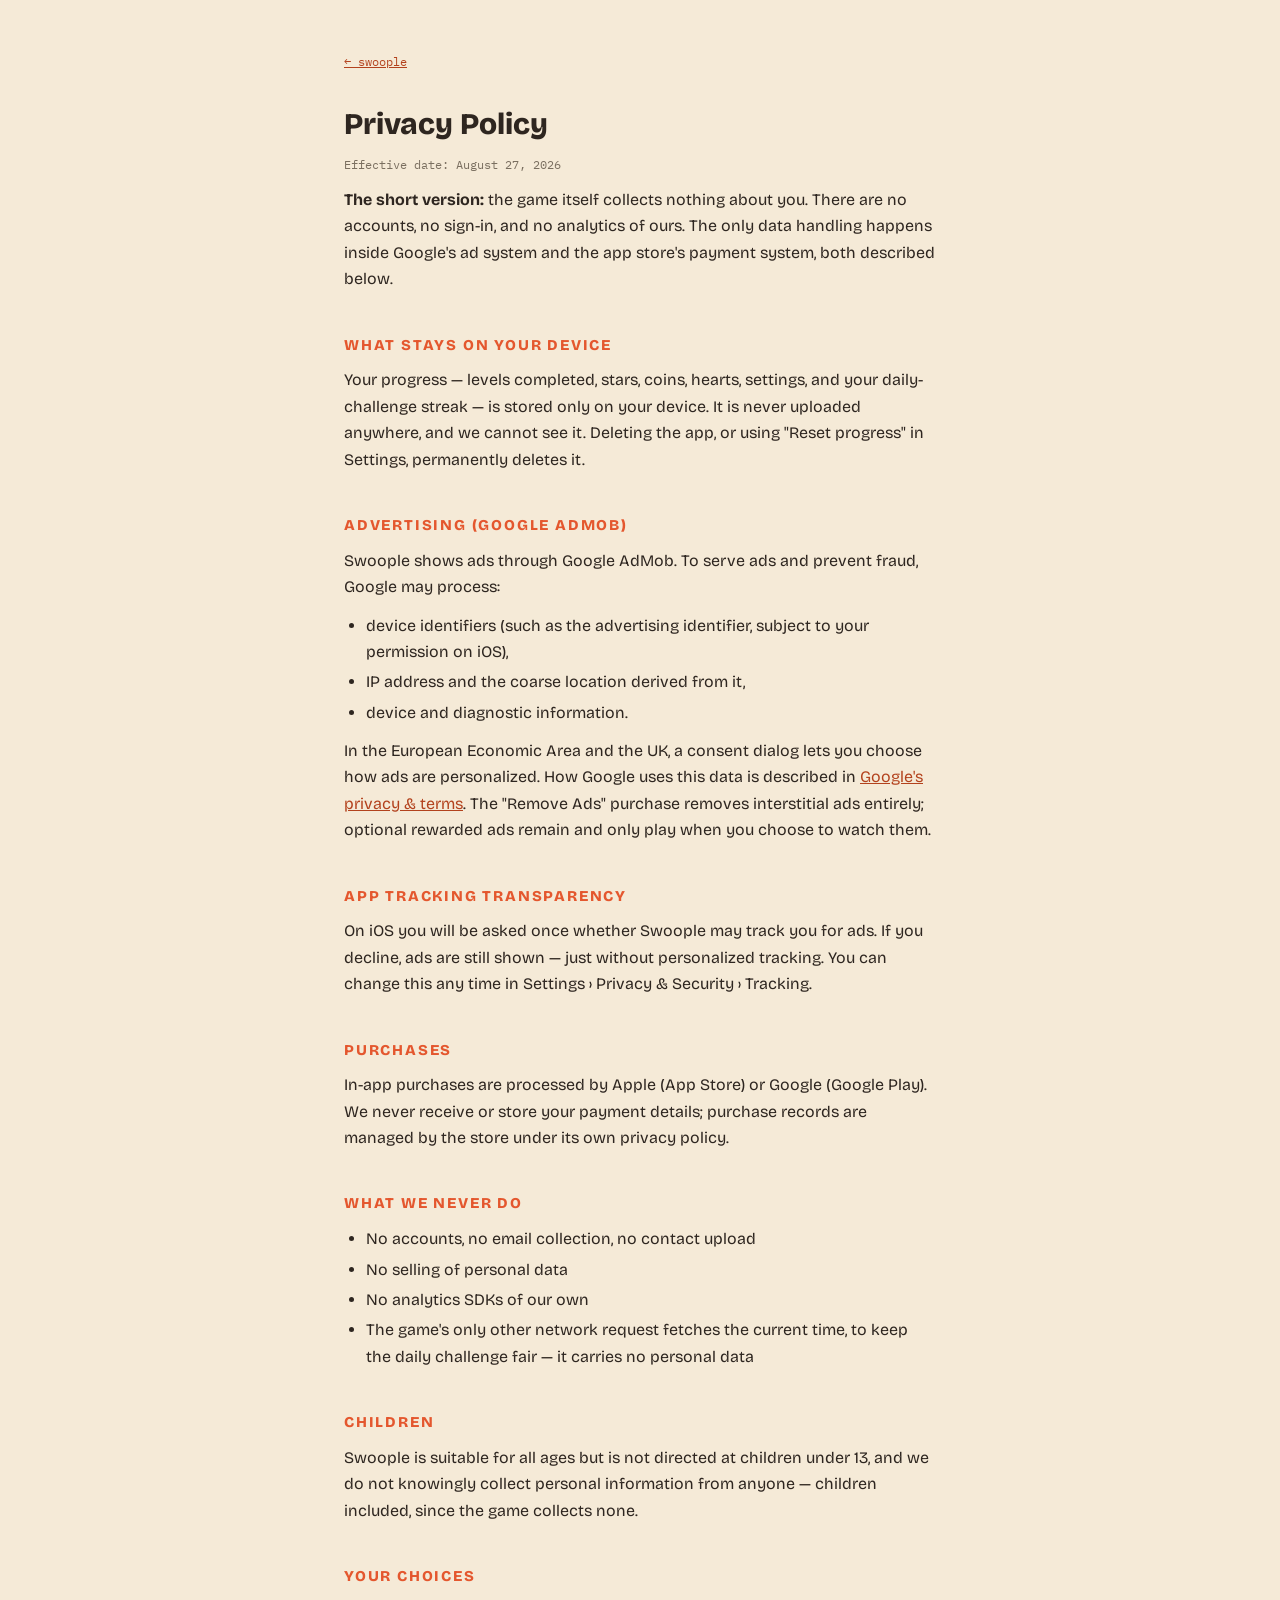
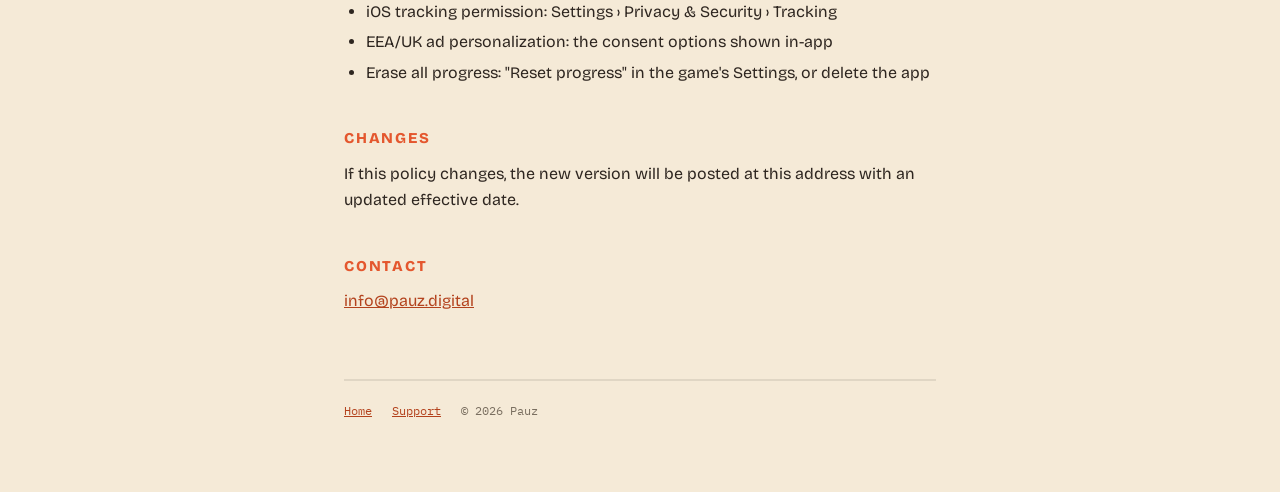
==== privacy.html @ ad2a9028 "Swoople site: index, privacy policy, support" ====
<!doctype html>
<html lang="en">
<head>
  <meta charset="utf-8" />
  <meta name="viewport" content="width=device-width, initial-scale=1" />
  <title>Swoople — Privacy Policy</title>
  <link rel="icon" href="icon.png" />
  <meta name="theme-color" content="#f5ead7" />
  <link rel="preconnect" href="https://fonts.googleapis.com" />
  <link rel="preconnect" href="https://fonts.gstatic.com" crossorigin />
  <link href="https://fonts.googleapis.com/css2?family=Bricolage+Grotesque:opsz,wght@12..96,500;12..96,700;12..96,800&family=IBM+Plex+Mono:wght@500;600&display=swap" rel="stylesheet" />
  <link rel="stylesheet" href="style.css" />
</head>
<body>
<main>
  <a class="back" href="index.html">← swoople</a>
  <h1>Privacy Policy</h1>
  <p class="date">Effective date: August 27, 2026</p>

  <p><strong>The short version:</strong> the game itself collects nothing about
  you. There are no accounts, no sign-in, and no analytics of ours. The only
  data handling happens inside Google's ad system and the app store's payment
  system, both described below.</p>

  <h2>What stays on your device</h2>
  <p>Your progress — levels completed, stars, coins, hearts, settings, and your
  daily-challenge streak — is stored only on your device. It is never uploaded
  anywhere, and we cannot see it. Deleting the app, or using "Reset progress"
  in Settings, permanently deletes it.</p>

  <h2>Advertising (Google AdMob)</h2>
  <p>Swoople shows ads through Google AdMob. To serve ads and prevent fraud,
  Google may process:</p>
  <ul>
    <li>device identifiers (such as the advertising identifier, subject to your
        permission on iOS),</li>
    <li>IP address and the coarse location derived from it,</li>
    <li>device and diagnostic information.</li>
  </ul>
  <p>In the European Economic Area and the UK, a consent dialog lets you choose
  how ads are personalized. How Google uses this data is described in
  <a href="https://policies.google.com/technologies/partner-sites">Google's
  privacy &amp; terms</a>. The "Remove Ads" purchase removes interstitial ads
  entirely; optional rewarded ads remain and only play when you choose to
  watch them.</p>

  <h2>App Tracking Transparency</h2>
  <p>On iOS you will be asked once whether Swoople may track you for ads. If
  you decline, ads are still shown — just without personalized tracking. You
  can change this any time in Settings &rsaquo; Privacy &amp; Security &rsaquo;
  Tracking.</p>

  <h2>Purchases</h2>
  <p>In-app purchases are processed by Apple (App Store) or Google (Google
  Play). We never receive or store your payment details; purchase records are
  managed by the store under its own privacy policy.</p>

  <h2>What we never do</h2>
  <ul>
    <li>No accounts, no email collection, no contact upload</li>
    <li>No selling of personal data</li>
    <li>No analytics SDKs of our own</li>
    <li>The game's only other network request fetches the current time, to keep
        the daily challenge fair — it carries no personal data</li>
  </ul>

  <h2>Children</h2>
  <p>Swoople is suitable for all ages but is not directed at children under 13,
  and we do not knowingly collect personal information from anyone — children
  included, since the game collects none.</p>

  <h2>Your choices</h2>
  <ul>
    <li>iOS tracking permission: Settings &rsaquo; Privacy &amp; Security
        &rsaquo; Tracking</li>
    <li>EEA/UK ad personalization: the consent options shown in-app</li>
    <li>Erase all progress: "Reset progress" in the game's Settings, or delete
        the app</li>
  </ul>

  <h2>Changes</h2>
  <p>If this policy changes, the new version will be posted at this address
  with an updated effective date.</p>

  <h2>Contact</h2>
  <p><a href="mailto:info@pauz.digital">info@pauz.digital</a></p>

  <footer>
    <a href="index.html">Home</a>
    <a href="support.html">Support</a>
    <span>© 2026 Pauz</span>
  </footer>
</main>
</body>
</html>
---- style.css ----
:root {
  --paper: #f5ead7;
  --ink: #2e2620;
  --ink-soft: #7a6f60;
  --coral: #e4572e;
  --card: #fffdf7;
}

* { margin: 0; padding: 0; box-sizing: border-box; }

body {
  background: var(--paper);
  color: var(--ink);
  font-family: 'Bricolage Grotesque', -apple-system, system-ui, sans-serif;
  line-height: 1.65;
  -webkit-font-smoothing: antialiased;
}

main {
  max-width: 640px;
  margin: 0 auto;
  padding: 48px 24px 72px;
}

.wordmark {
  display: block;
  width: min(420px, 92%);
  margin: 0 auto;
}

.tagline {
  text-align: center;
  font-family: 'IBM Plex Mono', ui-monospace, monospace;
  font-size: 13px;
  letter-spacing: 0.08em;
  color: var(--ink-soft);
  margin: -4px 0 40px;
  text-transform: uppercase;
}

h1 {
  font-size: 30px;
  font-weight: 800;
  margin-bottom: 6px;
}

h2 {
  font-size: 15px;
  font-weight: 800;
  letter-spacing: 0.12em;
  text-transform: uppercase;
  margin: 40px 0 10px;
  color: var(--coral);
}

p { margin-bottom: 12px; }

ul { padding-left: 22px; margin-bottom: 12px; }
li { margin-bottom: 4px; }

a { color: #b3421d; }

strong { font-weight: 700; }

.date {
  font-family: 'IBM Plex Mono', ui-monospace, monospace;
  font-size: 12px;
  color: var(--ink-soft);
}

.back {
  display: inline-block;
  font-family: 'IBM Plex Mono', ui-monospace, monospace;
  font-size: 12px;
  margin-bottom: 28px;
}

footer {
  margin-top: 64px;
  padding-top: 20px;
  border-top: 2px solid rgba(46, 38, 32, 0.1);
  font-family: 'IBM Plex Mono', ui-monospace, monospace;
  font-size: 12px;
  color: var(--ink-soft);
  display: flex;
  flex-wrap: wrap;
  gap: 8px 20px;
}
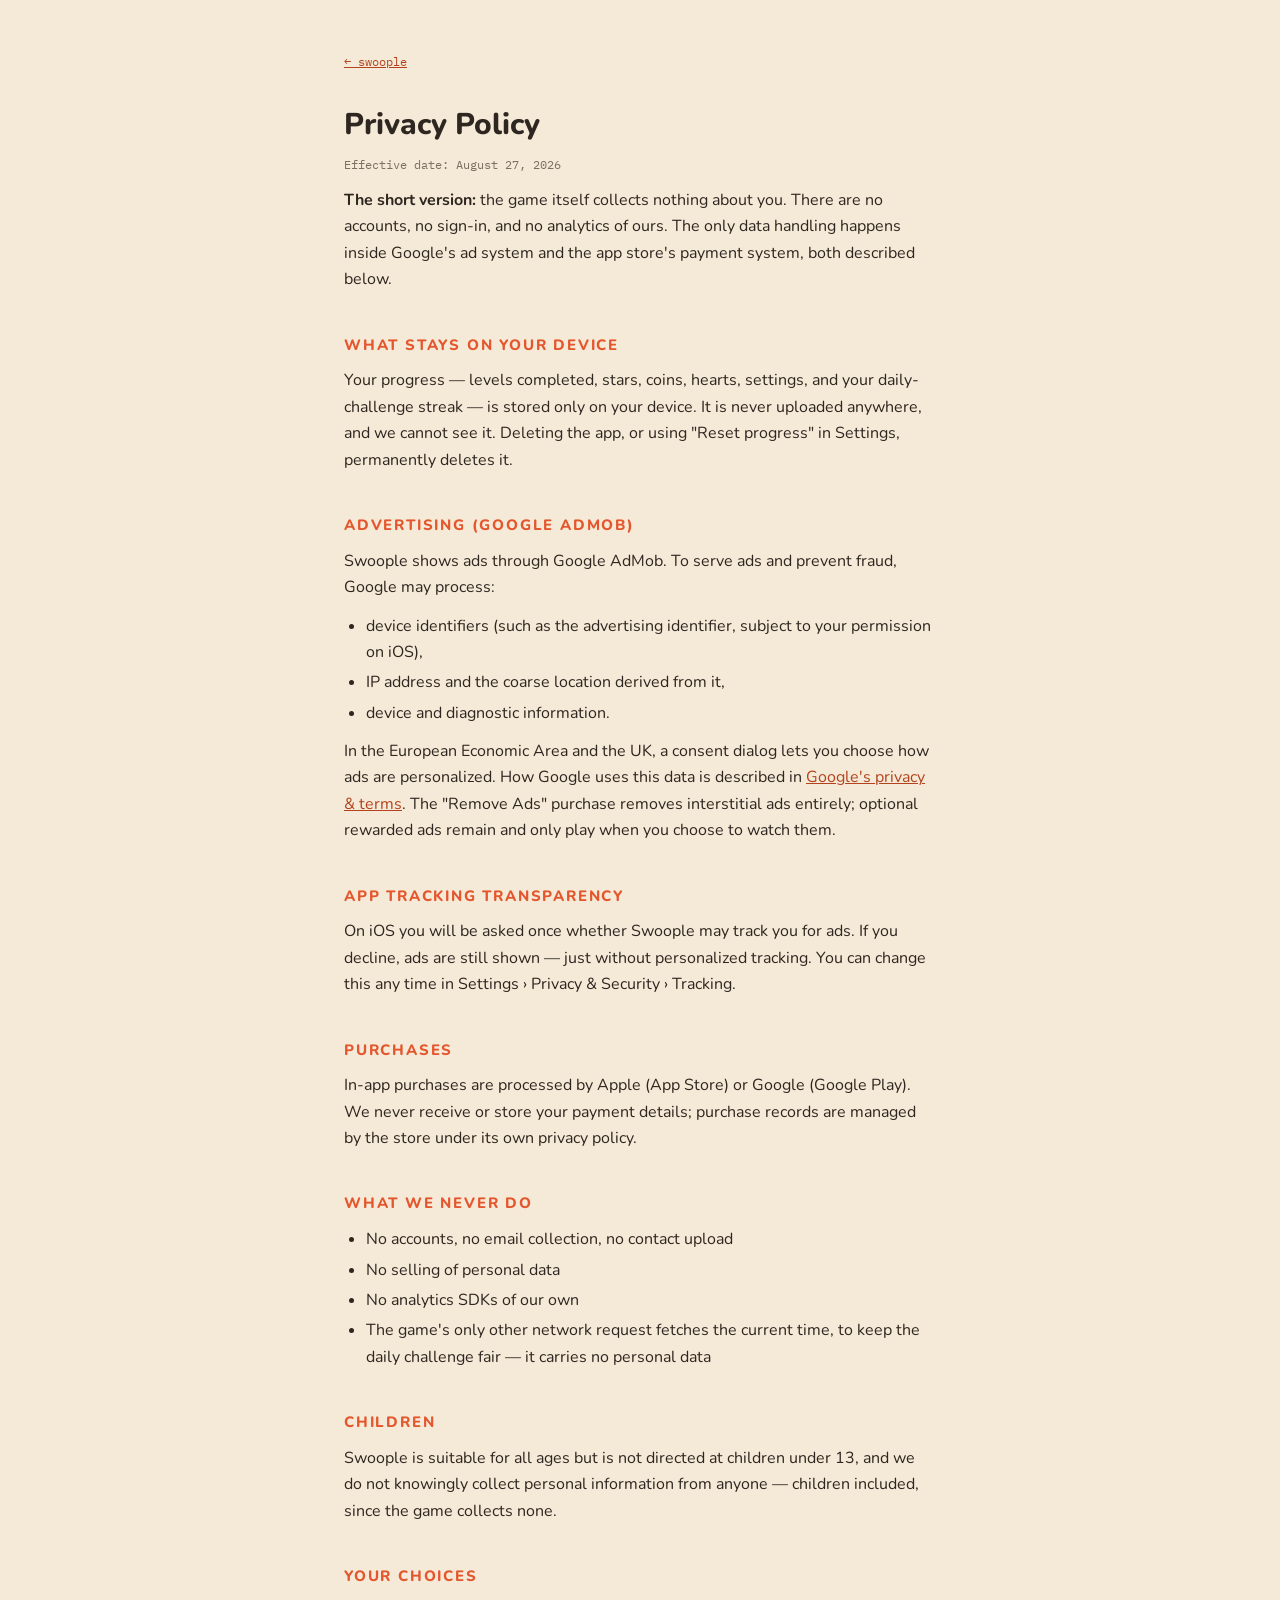
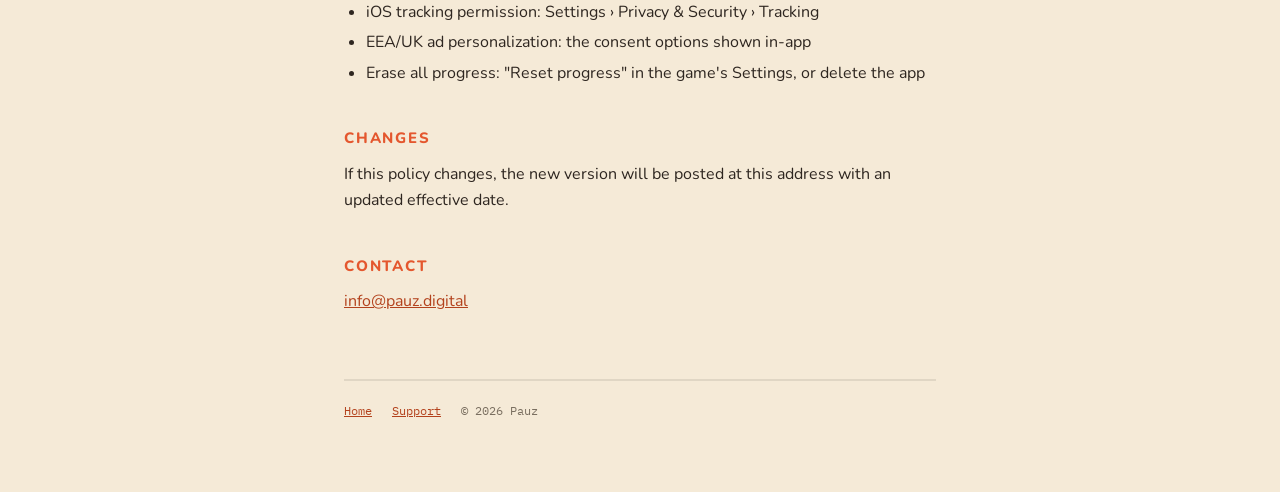
==== commit 97dcef17: "Fonts to match the app: Nunito body, Fredoka wordmark" ====
--- a/privacy.html
+++ b/privacy.html
@@ -8,7 +8,7 @@
   <meta name="theme-color" content="#f5ead7" />
   <link rel="preconnect" href="https://fonts.googleapis.com" />
   <link rel="preconnect" href="https://fonts.gstatic.com" crossorigin />
-  <link href="https://fonts.googleapis.com/css2?family=Bricolage+Grotesque:opsz,wght@12..96,500;12..96,700;12..96,800&family=IBM+Plex+Mono:wght@500;600&display=swap" rel="stylesheet" />
+  <link href="https://fonts.googleapis.com/css2?family=Nunito:wght@600;700;800&family=IBM+Plex+Mono:wght@500;600&display=swap" rel="stylesheet" />
   <link rel="stylesheet" href="style.css" />
 </head>
 <body>
--- a/style.css
+++ b/style.css
@@ -11,7 +11,7 @@
 body {
   background: var(--paper);
   color: var(--ink);
-  font-family: 'Bricolage Grotesque', -apple-system, system-ui, sans-serif;
+  font-family: 'Nunito', -apple-system, system-ui, sans-serif;
   line-height: 1.65;
   -webkit-font-smoothing: antialiased;
 }
